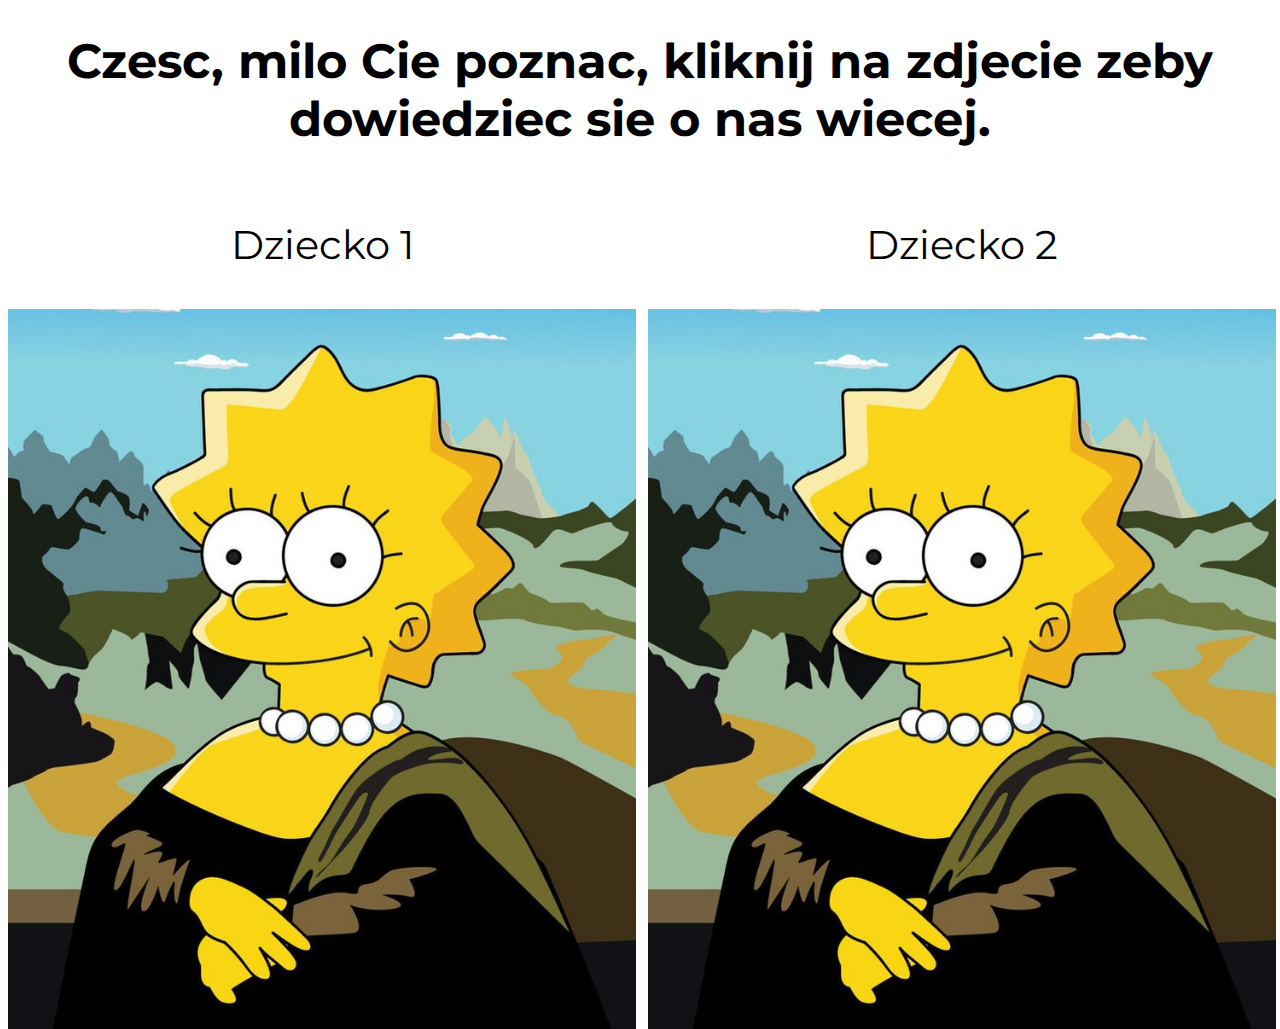
==== index.html @ ec66e0e1 "files" ====
<!DOCTYPE html>
<html>
<head>
<title>Template main</title>
<meta charset="UTF-8">
<meta name="viewport" content="width=device-width, initial-scale=1">
<!-- <link rel="stylesheet" href="https://www.w3schools.com/w3css/4/w3.css">
 -->
<!-- <link rel="stylesheet" href="style.css"> -->
<link rel="stylesheet" href="https://fonts.googleapis.com/css?family=Montserrat">
<link rel="stylesheet" href="https://cdnjs.cloudflare.com/ajax/libs/font-awesome/4.7.0/css/font-awesome.min.css">
<style>
  body, h1,h2,h3,h4,h5,h6 {font-family: "Montserrat", sans-serif}
  .w3-mumbo{font-size:3em}
  .w3-kumbo{font-size:2.5em}
  body{
    box-sizing: border-box;
    margin: 0;
  }
  /* Style the images within the containers */
  .w3-container {
    text-align: center;
    display:flex;
    flex-direction: column;
  }
  
  /* Style the images within the containers */
  
  
  /* Define the responsiveness for the containers */
  .w3-row{
    <!-- border:solid 3px green; -->
  }

  .w3-half {
    width: 50%;
    padding:0 4px 0 8px;
  }
  
  @media only screen and (max-width: 768px) {
    .w3-row{
      <!-- border: solid 3px green; -->
      display: block;
    }
    .w3-half {
      width: 100%;
      padding: 0;
    }
  }
  

  
  @media (min-width: 1280px) {
    .w3-row{
      <!-- border: solid 3px green; -->
      width: 100%;
      display: flex;
      flex-direction: row;
      
    }
    .w3-half {
      <!-- border: solid 3px red; -->
    }
 
    .w3-container {
      min-height: 780px;
      max-height: 100vh;
    }

  }

  .bag{
    display: block;
    background-image: url('/images/profile_girl_1.jpg');
    background-repeat: no-repeat;
    background-size: cover;
    background-position: center;
    min-height: 100px;
    min-width: 100px;
    height: 80vh;
    <!-- border: solid 3px blueviolet; -->
    margin-left: auto;
    margin-right: auto;
  }
</style>
</head>
<body>
    <div class="w3-container">
        <h1 class="w3-mumbo">Czesc, milo Cie poznac, kliknij na zdjecie zeby dowiedziec sie o nas wiecej.</h1>
        <div class="w3-row">
          <div class="w3-half">
            <p class="w3-kumbo">Dziecko 1</p>
            <a href="dziecko1.html" class="bag">
              <!-- <img src="/images/profile_girl_1.jpg" class="w3-round w3-image-fit" alt="Photo 1"> -->
            </a>
          </div>
          <div class="w3-half">
            <p class="w3-kumbo">Dziecko 2</p>
            <a href="dziecko2.html" class="bag">
              <!-- <img src="/images/profile_girl_2.jpg" class="w3-round w3-image-fit" alt="Photo 2"> -->
            </a>
          </div>
        </div>
      </div>
</body>
</html>
---- style.css ----
/* W3.CSS 4.15 December 2020 by Jan Egil and Borge Refsnes */
html{box-sizing:border-box}*,*:before,*:after{box-sizing:inherit}
/* Extract from normalize.css by Nicolas Gallagher and Jonathan Neal git.io/normalize */
html{-ms-text-size-adjust:100%;-webkit-text-size-adjust:100%}body{margin:0}
article,aside,details,figcaption,figure,footer,header,main,menu,nav,section{display:block}summary{display:list-item}
audio,canvas,progress,video{display:inline-block}progress{vertical-align:baseline}
audio:not([controls]){display:none;height:0}[hidden],template{display:none}
a{background-color:transparent}a:active,a:hover{outline-width:0}
abbr[title]{border-bottom:none;text-decoration:underline;text-decoration:underline dotted}
b,strong{font-weight:bolder}dfn{font-style:italic}mark{background:#ff0;color:#000}
small{font-size:80%}sub,sup{font-size:75%;line-height:0;position:relative;vertical-align:baseline}
sub{bottom:-0.25em}sup{top:-0.5em}figure{margin:1em 40px}img{border-style:none}
code,kbd,pre,samp{font-family:monospace,monospace;font-size:1em}hr{box-sizing:content-box;height:0;overflow:visible}
button,input,select,textarea,optgroup{font:inherit;margin:0}optgroup{font-weight:bold}
button,input{overflow:visible}button,select{text-transform:none}
button,[type=button],[type=reset],[type=submit]{-webkit-appearance:button}
button::-moz-focus-inner,[type=button]::-moz-focus-inner,[type=reset]::-moz-focus-inner,[type=submit]::-moz-focus-inner{border-style:none;padding:0}
button:-moz-focusring,[type=button]:-moz-focusring,[type=reset]:-moz-focusring,[type=submit]:-moz-focusring{outline:1px dotted ButtonText}
fieldset{border:1px solid #c0c0c0;margin:0 2px;padding:.35em .625em .75em}
legend{color:inherit;display:table;max-width:100%;padding:0;white-space:normal}textarea{overflow:auto}
[type=checkbox],[type=radio]{padding:0}
[type=number]::-webkit-inner-spin-button,[type=number]::-webkit-outer-spin-button{height:auto}
[type=search]{-webkit-appearance:textfield;outline-offset:-2px}
[type=search]::-webkit-search-decoration{-webkit-appearance:none}
::-webkit-file-upload-button{-webkit-appearance:button;font:inherit}
/* End extract */
html,body{font-family:Verdana,sans-serif;font-size:15px;line-height:1.5}html{overflow-x:hidden}
h1{font-size:36px}h2{font-size:30px}h3{font-size:24px}h4{font-size:20px}h5{font-size:18px}h6{font-size:16px}
.w3-serif{font-family:serif}.w3-sans-serif{font-family:sans-serif}.w3-cursive{font-family:cursive}.w3-monospace{font-family:monospace}
h1,h2,h3,h4,h5,h6{font-family:"Segoe UI",Arial,sans-serif;font-weight:400;margin:10px 0}.w3-wide{letter-spacing:4px}
hr{border:0;border-top:1px solid #eee;margin:20px 0}
.w3-image{max-width:100%;height:auto}img{vertical-align:middle}a{color:inherit}
.w3-table,.w3-table-all{border-collapse:collapse;border-spacing:0;width:100%;display:table}.w3-table-all{border:1px solid #ccc}
.w3-bordered tr,.w3-table-all tr{border-bottom:1px solid #ddd}.w3-striped tbody tr:nth-child(even){background-color:#f1f1f1}
.w3-table-all tr:nth-child(odd){background-color:#fff}.w3-table-all tr:nth-child(even){background-color:#f1f1f1}
.w3-hoverable tbody tr:hover,.w3-ul.w3-hoverable li:hover{background-color:#ccc}.w3-centered tr th,.w3-centered tr td{text-align:center}
.w3-table td,.w3-table th,.w3-table-all td,.w3-table-all th{padding:8px 8px;display:table-cell;text-align:left;vertical-align:top}
.w3-table th:first-child,.w3-table td:first-child,.w3-table-all th:first-child,.w3-table-all td:first-child{padding-left:16px}
.w3-btn,.w3-button{border:none;display:inline-block;padding:8px 16px;vertical-align:middle;overflow:hidden;text-decoration:none;color:inherit;background-color:inherit;text-align:center;cursor:pointer;white-space:nowrap}
.w3-btn:hover{box-shadow:0 8px 16px 0 rgba(0,0,0,0.2),0 6px 20px 0 rgba(0,0,0,0.19)}
.w3-btn,.w3-button{-webkit-touch-callout:none;-webkit-user-select:none;-khtml-user-select:none;-moz-user-select:none;-ms-user-select:none;user-select:none}   
.w3-disabled,.w3-btn:disabled,.w3-button:disabled{cursor:not-allowed;opacity:0.3}.w3-disabled *,:disabled *{pointer-events:none}
.w3-btn.w3-disabled:hover,.w3-btn:disabled:hover{box-shadow:none}
.w3-badge,.w3-tag{background-color:#000;color:#fff;display:inline-block;padding-left:8px;padding-right:8px;text-align:center}.w3-badge{border-radius:50%}
.w3-ul{list-style-type:none;padding:0;margin:0}.w3-ul li{padding:8px 16px;border-bottom:1px solid #ddd}.w3-ul li:last-child{border-bottom:none}
.w3-tooltip,.w3-display-container{position:relative}.w3-tooltip .w3-text{display:none}.w3-tooltip:hover .w3-text{display:inline-block}
.w3-ripple:active{opacity:0.5}.w3-ripple{transition:opacity 0s}
.w3-input{padding:8px;display:block;border:none;border-bottom:1px solid #ccc;width:100%}
.w3-select{padding:9px 0;width:100%;border:none;border-bottom:1px solid #ccc}
.w3-dropdown-click,.w3-dropdown-hover{position:relative;display:inline-block;cursor:pointer}
.w3-dropdown-hover:hover .w3-dropdown-content{display:block}
.w3-dropdown-hover:first-child,.w3-dropdown-click:hover{background-color:#ccc;color:#000}
.w3-dropdown-hover:hover > .w3-button:first-child,.w3-dropdown-click:hover > .w3-button:first-child{background-color:#ccc;color:#000}
.w3-dropdown-content{cursor:auto;color:#000;background-color:#fff;display:none;position:absolute;min-width:160px;margin:0;padding:0;z-index:1}
.w3-check,.w3-radio{width:24px;height:24px;position:relative;top:6px}
.w3-sidebar{height:100%;width:200px;background-color:#fff;position:fixed!important;z-index:1;overflow:auto}
.w3-bar-block .w3-dropdown-hover,.w3-bar-block .w3-dropdown-click{width:100%}
.w3-bar-block .w3-dropdown-hover .w3-dropdown-content,.w3-bar-block .w3-dropdown-click .w3-dropdown-content{min-width:100%}
.w3-bar-block .w3-dropdown-hover .w3-button,.w3-bar-block .w3-dropdown-click .w3-button{width:100%;text-align:left;padding:8px 16px}
.w3-main,#main{transition:margin-left .4s}
.w3-modal{z-index:3;display:none;padding-top:100px;position:fixed;left:0;top:0;width:100%;height:100%;overflow:auto;background-color:rgb(0,0,0);background-color:rgba(0,0,0,0.4)}
.w3-modal-content{margin:auto;background-color:#fff;position:relative;padding:0;outline:0;width:600px}
.w3-bar{width:100%;overflow:hidden}.w3-center .w3-bar{display:inline-block;width:auto}
.w3-bar .w3-bar-item{padding:8px 16px;float:left;width:auto;border:none;display:block;outline:0}
.w3-bar .w3-dropdown-hover,.w3-bar .w3-dropdown-click{position:static;float:left}
.w3-bar .w3-button{white-space:normal}
.w3-bar-block .w3-bar-item{width:100%;display:block;padding:8px 16px;text-align:left;border:none;white-space:normal;float:none;outline:0}
.w3-bar-block.w3-center .w3-bar-item{text-align:center}.w3-block{display:block;width:100%}
.w3-responsive{display:block;overflow-x:auto}
.w3-container:after,.w3-container:before,.w3-panel:after,.w3-panel:before,.w3-row:after,.w3-row:before,.w3-row-padding:after,.w3-row-padding:before,
.w3-cell-row:before,.w3-cell-row:after,.w3-clear:after,.w3-clear:before,.w3-bar:before,.w3-bar:after{content:"";display:table;clear:both}
.w3-col,.w3-half,.w3-third,.w3-twothird,.w3-threequarter,.w3-quarter{float:left;width:100%}
.w3-col.s1{width:8.33333%}.w3-col.s2{width:16.66666%}.w3-col.s3{width:24.99999%}.w3-col.s4{width:33.33333%}
.w3-col.s5{width:41.66666%}.w3-col.s6{width:49.99999%}.w3-col.s7{width:58.33333%}.w3-col.s8{width:66.66666%}
.w3-col.s9{width:74.99999%}.w3-col.s10{width:83.33333%}.w3-col.s11{width:91.66666%}.w3-col.s12{width:99.99999%}
@media (min-width:601px){.w3-col.m1{width:8.33333%}.w3-col.m2{width:16.66666%}.w3-col.m3,.w3-quarter{width:24.99999%}.w3-col.m4,.w3-third{width:33.33333%}
.w3-col.m5{width:41.66666%}.w3-col.m6,.w3-half{width:49.99999%}.w3-col.m7{width:58.33333%}.w3-col.m8,.w3-twothird{width:66.66666%}
.w3-col.m9,.w3-threequarter{width:74.99999%}.w3-col.m10{width:83.33333%}.w3-col.m11{width:91.66666%}.w3-col.m12{width:99.99999%}}
@media (min-width:993px){.w3-col.l1{width:8.33333%}.w3-col.l2{width:16.66666%}.w3-col.l3{width:24.99999%}.w3-col.l4{width:33.33333%}
.w3-col.l5{width:41.66666%}.w3-col.l6{width:49.99999%}.w3-col.l7{width:58.33333%}.w3-col.l8{width:66.66666%}
.w3-col.l9{width:74.99999%}.w3-col.l10{width:83.33333%}.w3-col.l11{width:91.66666%}.w3-col.l12{width:99.99999%}}
.w3-rest{overflow:hidden}.w3-stretch{margin-left:-16px;margin-right:-16px}
.w3-content,.w3-auto{margin-left:auto;margin-right:auto}.w3-content{max-width:980px}.w3-auto{max-width:1140px}
.w3-cell-row{display:table;width:100%}.w3-cell{display:table-cell}
.w3-cell-top{vertical-align:top}.w3-cell-middle{vertical-align:middle}.w3-cell-bottom{vertical-align:bottom}
.w3-hide{display:none!important}.w3-show-block,.w3-show{display:block!important}.w3-show-inline-block{display:inline-block!important}
@media (max-width:1205px){.w3-auto{max-width:95%}}
@media (max-width:600px){.w3-modal-content{margin:0 10px;width:auto!important}.w3-modal{padding-top:30px}
.w3-dropdown-hover.w3-mobile .w3-dropdown-content,.w3-dropdown-click.w3-mobile .w3-dropdown-content{position:relative}	
.w3-hide-small{display:none!important}.w3-mobile{display:block;width:100%!important}.w3-bar-item.w3-mobile,.w3-dropdown-hover.w3-mobile,.w3-dropdown-click.w3-mobile{text-align:center}
.w3-dropdown-hover.w3-mobile,.w3-dropdown-hover.w3-mobile .w3-btn,.w3-dropdown-hover.w3-mobile .w3-button,.w3-dropdown-click.w3-mobile,.w3-dropdown-click.w3-mobile .w3-btn,.w3-dropdown-click.w3-mobile .w3-button{width:100%}}
@media (max-width:768px){.w3-modal-content{width:500px}.w3-modal{padding-top:50px}}
@media (min-width:993px){.w3-modal-content{width:900px}.w3-hide-large{display:none!important}.w3-sidebar.w3-collapse{display:block!important}}
@media (max-width:992px) and (min-width:601px){.w3-hide-medium{display:none!important}}
@media (max-width:992px){.w3-sidebar.w3-collapse{display:none}.w3-main{margin-left:0!important;margin-right:0!important}.w3-auto{max-width:100%}}
.w3-top,.w3-bottom{position:fixed;width:100%;z-index:1}.w3-top{top:0}.w3-bottom{bottom:0}
.w3-overlay{position:fixed;display:none;width:100%;height:100%;top:0;left:0;right:0;bottom:0;background-color:rgba(0,0,0,0.5);z-index:2}
.w3-display-topleft{position:absolute;left:0;top:0}.w3-display-topright{position:absolute;right:0;top:0}
.w3-display-bottomleft{position:absolute;left:0;bottom:0}.w3-display-bottomright{position:absolute;right:0;bottom:0}
.w3-display-middle{position:absolute;top:50%;left:50%;transform:translate(-50%,-50%);-ms-transform:translate(-50%,-50%)}
.w3-display-left{position:absolute;top:50%;left:0%;transform:translate(0%,-50%);-ms-transform:translate(-0%,-50%)}
.w3-display-right{position:absolute;top:50%;right:0%;transform:translate(0%,-50%);-ms-transform:translate(0%,-50%)}
.w3-display-topmiddle{position:absolute;left:50%;top:0;transform:translate(-50%,0%);-ms-transform:translate(-50%,0%)}
.w3-display-bottommiddle{position:absolute;left:50%;bottom:0;transform:translate(-50%,0%);-ms-transform:translate(-50%,0%)}
.w3-display-container:hover .w3-display-hover{display:block}.w3-display-container:hover span.w3-display-hover{display:inline-block}.w3-display-hover{display:none}
.w3-display-position{position:absolute}
.w3-circle{border-radius:50%}
.w3-round-small{border-radius:2px}.w3-round,.w3-round-medium{border-radius:4px}.w3-round-large{border-radius:8px}.w3-round-xlarge{border-radius:16px}.w3-round-xxlarge{border-radius:32px}
.w3-row-padding,.w3-row-padding>.w3-half,.w3-row-padding>.w3-third,.w3-row-padding>.w3-twothird,.w3-row-padding>.w3-threequarter,.w3-row-padding>.w3-quarter,.w3-row-padding>.w3-col{padding:0 8px}
.w3-container,.w3-panel{padding:0.01em 16px}.w3-panel{margin-top:16px;margin-bottom:16px}
.w3-code,.w3-codespan{font-family:Consolas,"courier new";font-size:16px}
.w3-code{width:auto;background-color:#fff;padding:8px 12px;border-left:4px solid #4CAF50;word-wrap:break-word}
.w3-codespan{color:crimson;background-color:#f1f1f1;padding-left:4px;padding-right:4px;font-size:110%}
.w3-card,.w3-card-2{box-shadow:0 2px 5px 0 rgba(0,0,0,0.16),0 2px 10px 0 rgba(0,0,0,0.12)}
.w3-card-4,.w3-hover-shadow:hover{box-shadow:0 4px 10px 0 rgba(0,0,0,0.2),0 4px 20px 0 rgba(0,0,0,0.19)}
.w3-spin{animation:w3-spin 2s infinite linear}@keyframes w3-spin{0%{transform:rotate(0deg)}100%{transform:rotate(359deg)}}
.w3-animate-fading{animation:fading 10s infinite}@keyframes fading{0%{opacity:0}50%{opacity:1}100%{opacity:0}}
.w3-animate-opacity{animation:opac 0.8s}@keyframes opac{from{opacity:0} to{opacity:1}}
.w3-animate-top{position:relative;animation:animatetop 0.4s}@keyframes animatetop{from{top:-300px;opacity:0} to{top:0;opacity:1}}
.w3-animate-left{position:relative;animation:animateleft 0.4s}@keyframes animateleft{from{left:-300px;opacity:0} to{left:0;opacity:1}}
.w3-animate-right{position:relative;animation:animateright 0.4s}@keyframes animateright{from{right:-300px;opacity:0} to{right:0;opacity:1}}
.w3-animate-bottom{position:relative;animation:animatebottom 0.4s}@keyframes animatebottom{from{bottom:-300px;opacity:0} to{bottom:0;opacity:1}}
.w3-animate-zoom {animation:animatezoom 0.6s}@keyframes animatezoom{from{transform:scale(0)} to{transform:scale(1)}}
.w3-animate-input{transition:width 0.4s ease-in-out}.w3-animate-input:focus{width:100%!important}
.w3-opacity,.w3-hover-opacity:hover{opacity:0.60}.w3-opacity-off,.w3-hover-opacity-off:hover{opacity:1}
.w3-opacity-max{opacity:0.25}.w3-opacity-min{opacity:0.75}
.w3-greyscale-max,.w3-grayscale-max,.w3-hover-greyscale:hover,.w3-hover-grayscale:hover{filter:grayscale(100%)}
.w3-greyscale,.w3-grayscale{filter:grayscale(75%)}.w3-greyscale-min,.w3-grayscale-min{filter:grayscale(50%)}
.w3-sepia{filter:sepia(75%)}.w3-sepia-max,.w3-hover-sepia:hover{filter:sepia(100%)}.w3-sepia-min{filter:sepia(50%)}
.w3-tiny{font-size:10px!important}.w3-small{font-size:12px!important}.w3-medium{font-size:15px!important}.w3-large{font-size:18px!important}
.w3-xlarge{font-size:24px!important}.w3-xxlarge{font-size:36px!important}.w3-xxxlarge{font-size:48px!important}.w3-jumbo{font-size:64px!important}
.w3-left-align{text-align:left!important}.w3-right-align{text-align:right!important}.w3-justify{text-align:justify!important}.w3-center{text-align:center!important}
.w3-border-0{border:0!important}.w3-border{border:1px solid #ccc!important}
.w3-border-top{border-top:1px solid #ccc!important}.w3-border-bottom{border-bottom:1px solid #ccc!important}
.w3-border-left{border-left:1px solid #ccc!important}.w3-border-right{border-right:1px solid #ccc!important}
.w3-topbar{border-top:6px solid #ccc!important}.w3-bottombar{border-bottom:6px solid #ccc!important}
.w3-leftbar{border-left:6px solid #ccc!important}.w3-rightbar{border-right:6px solid #ccc!important}
.w3-section,.w3-code{margin-top:16px!important;margin-bottom:16px!important}
.w3-margin{margin:16px!important}.w3-margin-top{margin-top:16px!important}.w3-margin-bottom{margin-bottom:16px!important}
.w3-margin-left{margin-left:16px!important}.w3-margin-right{margin-right:16px!important}
.w3-padding-small{padding:4px 8px!important}.w3-padding{padding:8px 16px!important}.w3-padding-large{padding:12px 24px!important}
.w3-padding-16{padding-top:16px!important;padding-bottom:16px!important}.w3-padding-24{padding-top:24px!important;padding-bottom:24px!important}
.w3-padding-32{padding-top:32px!important;padding-bottom:32px!important}.w3-padding-48{padding-top:48px!important;padding-bottom:48px!important}
.w3-padding-64{padding-top:64px!important;padding-bottom:64px!important}
.w3-padding-top-64{padding-top:64px!important}.w3-padding-top-48{padding-top:48px!important}
.w3-padding-top-32{padding-top:32px!important}.w3-padding-top-24{padding-top:24px!important}
.w3-left{float:left!important}.w3-right{float:right!important}
.w3-button:hover{color:#000!important;background-color:#ccc!important}
.w3-transparent,.w3-hover-none:hover{background-color:transparent!important}
.w3-hover-none:hover{box-shadow:none!important}
/* Colors */
.w3-amber,.w3-hover-amber:hover{color:#000!important;background-color:#ffc107!important}
.w3-aqua,.w3-hover-aqua:hover{color:#000!important;background-color:#00ffff!important}
.w3-blue,.w3-hover-blue:hover{color:#fff!important;background-color:#2196F3!important}
.w3-light-blue,.w3-hover-light-blue:hover{color:#000!important;background-color:#87CEEB!important}
.w3-brown,.w3-hover-brown:hover{color:#fff!important;background-color:#795548!important}
.w3-cyan,.w3-hover-cyan:hover{color:#000!important;background-color:#00bcd4!important}
.w3-blue-grey,.w3-hover-blue-grey:hover,.w3-blue-gray,.w3-hover-blue-gray:hover{color:#fff!important;background-color:#607d8b!important}
.w3-green,.w3-hover-green:hover{color:#fff!important;background-color:#4CAF50!important}
.w3-light-green,.w3-hover-light-green:hover{color:#000!important;background-color:#8bc34a!important}
.w3-indigo,.w3-hover-indigo:hover{color:#fff!important;background-color:#3f51b5!important}
.w3-khaki,.w3-hover-khaki:hover{color:#000!important;background-color:#f0e68c!important}
.w3-lime,.w3-hover-lime:hover{color:#000!important;background-color:#cddc39!important}
.w3-orange,.w3-hover-orange:hover{color:#000!important;background-color:#ff9800!important}
.w3-deep-orange,.w3-hover-deep-orange:hover{color:#fff!important;background-color:#ff5722!important}
.w3-pink,.w3-hover-pink:hover{color:#fff!important;background-color:#e91e63!important}
.w3-purple,.w3-hover-purple:hover{color:#fff!important;background-color:#9c27b0!important}
.w3-deep-purple,.w3-hover-deep-purple:hover{color:#fff!important;background-color:#673ab7!important}
.w3-red,.w3-hover-red:hover{color:#fff!important;background-color:#f44336!important}
.w3-sand,.w3-hover-sand:hover{color:#000!important;background-color:#fdf5e6!important}
.w3-teal,.w3-hover-teal:hover{color:#fff!important;background-color:#009688!important}
.w3-yellow,.w3-hover-yellow:hover{color:#000!important;background-color:#ffeb3b!important}
.w3-white,.w3-hover-white:hover{color:#000!important;background-color:#fff!important}
.w3-black,.w3-hover-black:hover{color:#fff!important;background-color:#000!important}
.w3-grey,.w3-hover-grey:hover,.w3-gray,.w3-hover-gray:hover{color:#000!important;background-color:#9e9e9e!important}
.w3-light-grey,.w3-hover-light-grey:hover,.w3-light-gray,.w3-hover-light-gray:hover{color:#000!important;background-color:#f1f1f1!important}
.w3-dark-grey,.w3-hover-dark-grey:hover,.w3-dark-gray,.w3-hover-dark-gray:hover{color:#fff!important;background-color:#616161!important}
.w3-pale-red,.w3-hover-pale-red:hover{color:#000!important;background-color:#ffdddd!important}
.w3-pale-green,.w3-hover-pale-green:hover{color:#000!important;background-color:#ddffdd!important}
.w3-pale-yellow,.w3-hover-pale-yellow:hover{color:#000!important;background-color:#ffffcc!important}
.w3-pale-blue,.w3-hover-pale-blue:hover{color:#000!important;background-color:#ddffff!important}
.w3-text-amber,.w3-hover-text-amber:hover{color:#ffc107!important}
.w3-text-aqua,.w3-hover-text-aqua:hover{color:#00ffff!important}
.w3-text-blue,.w3-hover-text-blue:hover{color:#2196F3!important}
.w3-text-light-blue,.w3-hover-text-light-blue:hover{color:#87CEEB!important}
.w3-text-brown,.w3-hover-text-brown:hover{color:#795548!important}
.w3-text-cyan,.w3-hover-text-cyan:hover{color:#00bcd4!important}
.w3-text-blue-grey,.w3-hover-text-blue-grey:hover,.w3-text-blue-gray,.w3-hover-text-blue-gray:hover{color:#607d8b!important}
.w3-text-green,.w3-hover-text-green:hover{color:#4CAF50!important}
.w3-text-light-green,.w3-hover-text-light-green:hover{color:#8bc34a!important}
.w3-text-indigo,.w3-hover-text-indigo:hover{color:#3f51b5!important}
.w3-text-khaki,.w3-hover-text-khaki:hover{color:#b4aa50!important}
.w3-text-lime,.w3-hover-text-lime:hover{color:#cddc39!important}
.w3-text-orange,.w3-hover-text-orange:hover{color:#ff9800!important}
.w3-text-deep-orange,.w3-hover-text-deep-orange:hover{color:#ff5722!important}
.w3-text-pink,.w3-hover-text-pink:hover{color:#e91e63!important}
.w3-text-purple,.w3-hover-text-purple:hover{color:#9c27b0!important}
.w3-text-deep-purple,.w3-hover-text-deep-purple:hover{color:#673ab7!important}
.w3-text-red,.w3-hover-text-red:hover{color:#f44336!important}
.w3-text-sand,.w3-hover-text-sand:hover{color:#fdf5e6!important}
.w3-text-teal,.w3-hover-text-teal:hover{color:#009688!important}
.w3-text-yellow,.w3-hover-text-yellow:hover{color:#d2be0e!important}
.w3-text-white,.w3-hover-text-white:hover{color:#fff!important}
.w3-text-black,.w3-hover-text-black:hover{color:#000!important}
.w3-text-grey,.w3-hover-text-grey:hover,.w3-text-gray,.w3-hover-text-gray:hover{color:#757575!important}
.w3-text-light-grey,.w3-hover-text-light-grey:hover,.w3-text-light-gray,.w3-hover-text-light-gray:hover{color:#f1f1f1!important}
.w3-text-dark-grey,.w3-hover-text-dark-grey:hover,.w3-text-dark-gray,.w3-hover-text-dark-gray:hover{color:#3a3a3a!important}
.w3-border-amber,.w3-hover-border-amber:hover{border-color:#ffc107!important}
.w3-border-aqua,.w3-hover-border-aqua:hover{border-color:#00ffff!important}
.w3-border-blue,.w3-hover-border-blue:hover{border-color:#2196F3!important}
.w3-border-light-blue,.w3-hover-border-light-blue:hover{border-color:#87CEEB!important}
.w3-border-brown,.w3-hover-border-brown:hover{border-color:#795548!important}
.w3-border-cyan,.w3-hover-border-cyan:hover{border-color:#00bcd4!important}
.w3-border-blue-grey,.w3-hover-border-blue-grey:hover,.w3-border-blue-gray,.w3-hover-border-blue-gray:hover{border-color:#607d8b!important}
.w3-border-green,.w3-hover-border-green:hover{border-color:#4CAF50!important}
.w3-border-light-green,.w3-hover-border-light-green:hover{border-color:#8bc34a!important}
.w3-border-indigo,.w3-hover-border-indigo:hover{border-color:#3f51b5!important}
.w3-border-khaki,.w3-hover-border-khaki:hover{border-color:#f0e68c!important}
.w3-border-lime,.w3-hover-border-lime:hover{border-color:#cddc39!important}
.w3-border-orange,.w3-hover-border-orange:hover{border-color:#ff9800!important}
.w3-border-deep-orange,.w3-hover-border-deep-orange:hover{border-color:#ff5722!important}
.w3-border-pink,.w3-hover-border-pink:hover{border-color:#e91e63!important}
.w3-border-purple,.w3-hover-border-purple:hover{border-color:#9c27b0!important}
.w3-border-deep-purple,.w3-hover-border-deep-purple:hover{border-color:#673ab7!important}
.w3-border-red,.w3-hover-border-red:hover{border-color:#f44336!important}
.w3-border-sand,.w3-hover-border-sand:hover{border-color:#fdf5e6!important}
.w3-border-teal,.w3-hover-border-teal:hover{border-color:#009688!important}
.w3-border-yellow,.w3-hover-border-yellow:hover{border-color:#ffeb3b!important}
.w3-border-white,.w3-hover-border-white:hover{border-color:#fff!important}
.w3-border-black,.w3-hover-border-black:hover{border-color:#000!important}
.w3-border-grey,.w3-hover-border-grey:hover,.w3-border-gray,.w3-hover-border-gray:hover{border-color:#9e9e9e!important}
.w3-border-light-grey,.w3-hover-border-light-grey:hover,.w3-border-light-gray,.w3-hover-border-light-gray:hover{border-color:#f1f1f1!important}
.w3-border-dark-grey,.w3-hover-border-dark-grey:hover,.w3-border-dark-gray,.w3-hover-border-dark-gray:hover{border-color:#616161!important}
.w3-border-pale-red,.w3-hover-border-pale-red:hover{border-color:#ffe7e7!important}.w3-border-pale-green,.w3-hover-border-pale-green:hover{border-color:#e7ffe7!important}
.w3-border-pale-yellow,.w3-hover-border-pale-yellow:hover{border-color:#ffffcc!important}.w3-border-pale-blue,.w3-hover-border-pale-blue:hover{border-color:#e7ffff!important}
/* links */
.w3-link-decoration{text-decoration:none}
/* Custom */
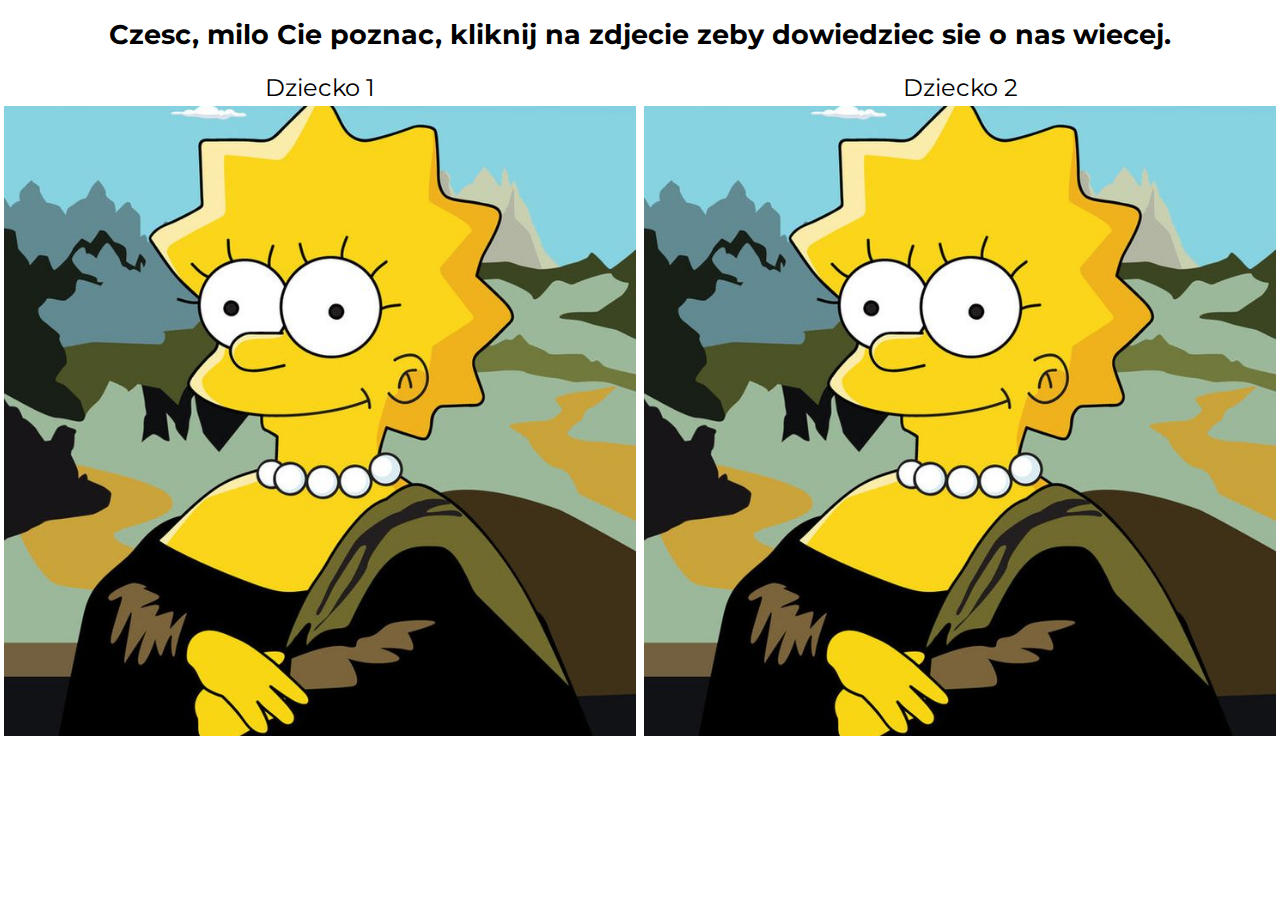
==== commit a9e80870: "size 1280" ====
--- a/index.html
+++ b/index.html
@@ -10,36 +10,47 @@
 <link rel="stylesheet" href="https://fonts.googleapis.com/css?family=Montserrat">
 <link rel="stylesheet" href="https://cdnjs.cloudflare.com/ajax/libs/font-awesome/4.7.0/css/font-awesome.min.css">
 <style>
-  body, h1,h2,h3,h4,h5,h6 {font-family: "Montserrat", sans-serif}
-  .w3-mumbo{font-size:3em}
-  .w3-kumbo{font-size:2.5em}
+  body, h1,h2,h3,h4,h5,h6 {
+    font-family: "Montserrat", sans-serif
+  }
+  .w3-mumbo{font-size:1.7em}
+  .w3-kumbo{
+    font-size:1.5em;
+    /* border: solid 3px red; */
+    margin: 4px;
+  }
+
   body{
     box-sizing: border-box;
     margin: 0;
+    padding: 0;
+    height: 100%;
   }
   /* Style the images within the containers */
   .w3-container {
     text-align: center;
     display:flex;
     flex-direction: column;
-  }
-  
-  /* Style the images within the containers */
-  
-  
-  /* Define the responsiveness for the containers */
-  .w3-row{
-    <!-- border:solid 3px green; -->
+
   }
 
+  /* Style the images within the containers */
+
+
+  /* Define the responsiveness for the containers */
+  /* .w3-row{
+    border:solid 3px blue;
+  } */
+
   .w3-half {
+    /* border: solid 3px green; */
     width: 50%;
-    padding:0 4px 0 8px;
+    padding:0 4px 0 4px;
   }
-  
-  @media only screen and (max-width: 768px) {
+
+  @media only screen and (min-width: 768px) {
     .w3-row{
-      <!-- border: solid 3px green; -->
+      /* border: solid 3px green; */
       display: block;
     }
     .w3-half {
@@ -47,38 +58,44 @@
       padding: 0;
     }
   }
-  
 
-  
-  @media (min-width: 1280px) {
+
+
+  @media (max-width: 1280px) {
     .w3-row{
-      <!-- border: solid 3px green; -->
+      /* <!-- border: solid 3px green; --> */
       width: 100%;
       display: flex;
       flex-direction: row;
-      
+
     }
     .w3-half {
-      <!-- border: solid 3px red; -->
+    /* border: solid 3px green; */
+    width: 50%;
+    padding:0 4px 0 4px;
+  }
+
+    .w3-container {
+      min-height: 400px;
+      max-height: 100vh;
     }
- 
-    .w3-container {
-      min-height: 780px;
-      max-height: 100vh;
+    .bag{
+      background-size: contain; /*contain*/
+      background-position: top;
     }
 
   }
 
   .bag{
     display: block;
-    background-image: url('/images/profile_girl_1.jpg');
+    background-image: url('./images/profile_girl_1.jpg');
     background-repeat: no-repeat;
-    background-size: cover;
+    background-size: cover; /*contain*/
     background-position: center;
     min-height: 100px;
     min-width: 100px;
-    height: 80vh;
-    <!-- border: solid 3px blueviolet; -->
+    height: 70vh;
+    /* <!-- border: solid 3px blueviolet; --> */
     margin-left: auto;
     margin-right: auto;
   }
@@ -103,4 +120,4 @@
         </div>
       </div>
 </body>
-</html>+</html>
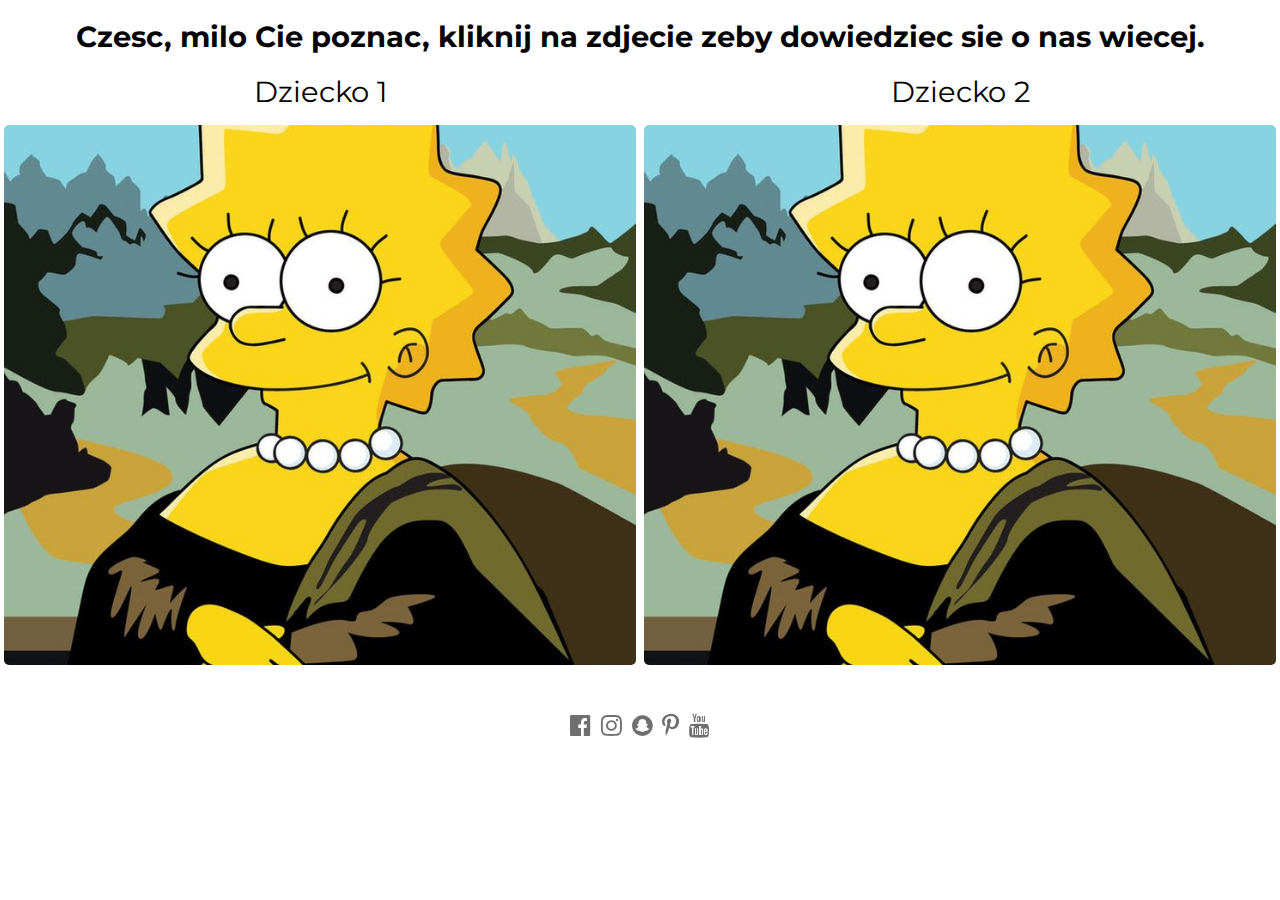
==== commit e2196f6d: "media" ====
--- a/index.html
+++ b/index.html
@@ -1,123 +1,37 @@
 <!DOCTYPE html>
 <html>
 <head>
-<title>Template main</title>
+<title>belikesisters</title>
 <meta charset="UTF-8">
 <meta name="viewport" content="width=device-width, initial-scale=1">
-<!-- <link rel="stylesheet" href="https://www.w3schools.com/w3css/4/w3.css">
- -->
-<!-- <link rel="stylesheet" href="style.css"> -->
+<link rel="stylesheet" href="style-main.css">
 <link rel="stylesheet" href="https://fonts.googleapis.com/css?family=Montserrat">
 <link rel="stylesheet" href="https://cdnjs.cloudflare.com/ajax/libs/font-awesome/4.7.0/css/font-awesome.min.css">
-<style>
-  body, h1,h2,h3,h4,h5,h6 {
-    font-family: "Montserrat", sans-serif
-  }
-  .w3-mumbo{font-size:1.7em}
-  .w3-kumbo{
-    font-size:1.5em;
-    /* border: solid 3px red; */
-    margin: 4px;
-  }
-
-  body{
-    box-sizing: border-box;
-    margin: 0;
-    padding: 0;
-    height: 100%;
-  }
-  /* Style the images within the containers */
-  .w3-container {
-    text-align: center;
-    display:flex;
-    flex-direction: column;
-
-  }
-
-  /* Style the images within the containers */
-
-
-  /* Define the responsiveness for the containers */
-  /* .w3-row{
-    border:solid 3px blue;
-  } */
-
-  .w3-half {
-    /* border: solid 3px green; */
-    width: 50%;
-    padding:0 4px 0 4px;
-  }
-
-  @media only screen and (min-width: 768px) {
-    .w3-row{
-      /* border: solid 3px green; */
-      display: block;
-    }
-    .w3-half {
-      width: 100%;
-      padding: 0;
-    }
-  }
-
-
-
-  @media (max-width: 1280px) {
-    .w3-row{
-      /* <!-- border: solid 3px green; --> */
-      width: 100%;
-      display: flex;
-      flex-direction: row;
-
-    }
-    .w3-half {
-    /* border: solid 3px green; */
-    width: 50%;
-    padding:0 4px 0 4px;
-  }
-
-    .w3-container {
-      min-height: 400px;
-      max-height: 100vh;
-    }
-    .bag{
-      background-size: contain; /*contain*/
-      background-position: top;
-    }
-
-  }
-
-  .bag{
-    display: block;
-    background-image: url('./images/profile_girl_1.jpg');
-    background-repeat: no-repeat;
-    background-size: cover; /*contain*/
-    background-position: center;
-    min-height: 100px;
-    min-width: 100px;
-    height: 70vh;
-    /* <!-- border: solid 3px blueviolet; --> */
-    margin-left: auto;
-    margin-right: auto;
-  }
-</style>
 </head>
 <body>
     <div class="w3-container">
-        <h1 class="w3-mumbo">Czesc, milo Cie poznac, kliknij na zdjecie zeby dowiedziec sie o nas wiecej.</h1>
+        <h1 class="hello-text">Czesc, milo Cie poznac, kliknij na zdjecie zeby dowiedziec sie o nas wiecej.</h1>
         <div class="w3-row">
           <div class="w3-half">
-            <p class="w3-kumbo">Dziecko 1</p>
-            <a href="dziecko1.html" class="bag">
-              <!-- <img src="/images/profile_girl_1.jpg" class="w3-round w3-image-fit" alt="Photo 1"> -->
+            <p class="child-name">Dziecko 1</p>
+            <a href="dziecko1.html" class="bag image-container-left">
             </a>
           </div>
           <div class="w3-half">
-            <p class="w3-kumbo">Dziecko 2</p>
-            <a href="dziecko2.html" class="bag">
-              <!-- <img src="/images/profile_girl_2.jpg" class="w3-round w3-image-fit" alt="Photo 2"> -->
+            <p class="child-name">Dziecko 2</p>
+            <a href="dziecko2.html" class="bag image-container-right">
             </a>
           </div>
         </div>
-      </div>
+    </div>
+     <footer >
+        <div class="links-wrap">
+          <a href="https://www.facebook.com/" target="_blank"><i class="fa fa-facebook-official link"></i></a>
+          <a href="https://www.instagram.com/" target="_blank"><i class="fa fa-instagram link"></i></a>
+          <a href="https://www.snapchat.com/" target="_blank"><i class="fa fa-snapchat link"></i></a>
+          <a href="https://www.pinterest.com/" target="_blank"><i class="fa fa-pinterest-p link"></i></a>
+          <a href="https://www.youtube.com/" target="_blank"><i class="fa fa-youtube link"></i></a>
+        </div>
+     </footer>
 </body>
 </html>
--- a/style-main.css
+++ b/style-main.css
@@ -0,0 +1,146 @@
+  body, h1,h2,h3,h4,h5,h6 {
+    font-family: "Montserrat", sans-serif
+  }
+  .hello-text{
+    font-size:1.8em
+  }
+  .child-name{
+    font-size:1.9em;
+    /* border: solid 3px red; */
+    margin: 4 0 4 0;
+  }
+
+  body{
+    box-sizing: border-box;
+    margin: 0;
+    padding: 0;
+    height: 100%;
+  }
+  /* Style the images within the containers */
+  .w3-container {
+    text-align: center;
+    display:flex;
+    flex-direction: column;
+
+  }
+  .w3-row{
+    /* border:solid 3px blue; */
+    display:flex;
+  }
+
+  .w3-half {
+    /* border: solid 3px green; */
+    width: 50%;
+    padding:0 30px 0 30px;
+
+  }
+
+  .bag{
+    display: block;
+    border-radius: 5px;
+    background-repeat: no-repeat;
+    background-size: cover; /*contain*/
+    background-position: center;
+    min-height: 100px;
+    min-width: 100px;
+    height: 70vh;
+    /* border: solid 3px blueviolet; */
+    margin-left: auto;
+    margin-right: auto;
+  }
+  .image-container-left{
+    background-image: url('./images/profile_girl_1.jpg');
+  }
+  .image-container-right{
+    background-image: url('./images/profile_girl_1.jpg');
+  }
+
+  /* footer */
+  .links-wrap{
+    display: flex;
+    justify-content: center;
+    /* border: solid 3px blue; */
+    margin-top: 1em;
+    font-size:28px;
+    width:auto;
+  }
+
+.link {
+  margin: 1em 0.2em;
+  opacity: 0.6;
+  filter: grayscale(100%)
+}
+
+.link:hover {
+  transition: 0.7s;
+  opacity: 1;
+}
+
+@media only screen and (max-width: 1280px) {
+    .child-name{
+        font-size: 1.8rem;
+        margin: 0 0 1rem 0;
+      }
+    .w3-row{
+      /* <!-- border: solid 3px green; --> */
+      width: 100%;
+      display: flex;
+      flex-direction: row;
+
+    }
+    .w3-half {
+    /* border: solid 3px green; */
+        width: 50%;
+        padding:0 4px 0 4px;
+    }
+
+    .w3-container {
+        min-height: 400px;
+        max-height: 100vh;
+    }
+    .bag{
+      background-size: cover; /*contain*/
+      background-position: center;
+      max-height: 60vh;
+    }
+    /* footer */
+    .links-wrap{
+        display: flex;
+        justify-content: center;
+        /* border: solid 3px blue; */
+        margin-top: 1em;
+        font-size:24px;
+        width:auto;
+    }
+}
+
+@media only screen and (max-width: 768px) {
+
+    .hello-text{
+        font-size:1.8em;
+        margin: 1rem;
+      }
+      .child-name{
+        font-size:1.8em;
+        /* border: solid 3px red; */
+        margin: 0.5rem;
+      }.w3-row{
+      /* border: solid 3px green; */
+      display: flex;
+      flex-direction: column;
+      justify-content: center;
+    }
+    .w3-half {
+      width: 100vw;
+      padding: 0;
+    }
+    .bag{
+        background-size: cover; /*contain*/
+        background-position: center;
+        margin: 10px;
+      }
+      .w3-container {
+        max-height: 100%;
+        width:100%;
+    }
+  }
